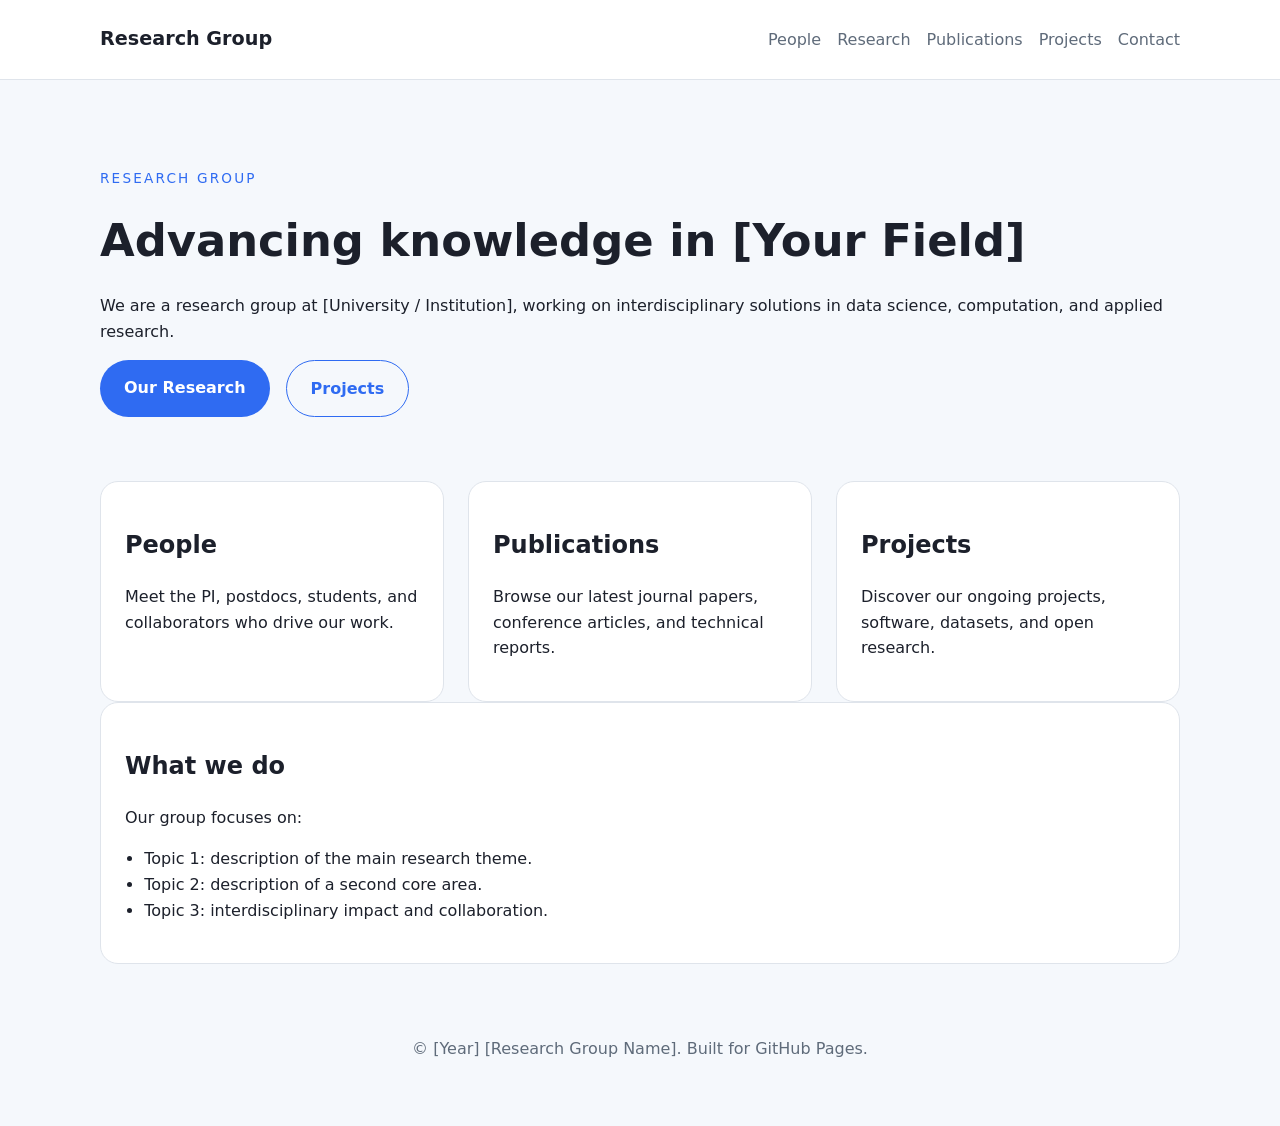
==== index.html @ a51991b3 "Initial research group website scaffold" ====
<!DOCTYPE html>
<html lang="en">
<head>
  <meta charset="UTF-8" />
  <meta name="viewport" content="width=device-width, initial-scale=1.0" />
  <title>Research Group</title>
  <link rel="stylesheet" href="css/styles.css" />
</head>
<body>
  <header class="site-header">
    <div class="container">
      <a class="brand" href="index.html">Research Group</a>
      <nav>
        <a href="people.html">People</a>
        <a href="research.html">Research</a>
        <a href="publications.html">Publications</a>
        <a href="projects.html">Projects</a>
        <a href="contact.html">Contact</a>
      </nav>
    </div>
  </header>

  <main class="container">
    <section class="hero">
      <p class="eyebrow">Research Group</p>
      <h1>Advancing knowledge in [Your Field]</h1>
      <p>We are a research group at [University / Institution], working on interdisciplinary solutions in data science, computation, and applied research.</p>
      <div class="hero-links">
        <a class="button" href="research.html">Our Research</a>
        <a class="button secondary" href="projects.html">Projects</a>
      </div>
    </section>

    <section class="feature-grid">
      <article>
        <h2>People</h2>
        <p>Meet the PI, postdocs, students, and collaborators who drive our work.</p>
      </article>
      <article>
        <h2>Publications</h2>
        <p>Browse our latest journal papers, conference articles, and technical reports.</p>
      </article>
      <article>
        <h2>Projects</h2>
        <p>Discover our ongoing projects, software, datasets, and open research.</p>
      </article>
    </section>

    <section class="content-block">
      <h2>What we do</h2>
      <p>Our group focuses on:</p>
      <ul>
        <li>Topic 1: description of the main research theme.</li>
        <li>Topic 2: description of a second core area.</li>
        <li>Topic 3: interdisciplinary impact and collaboration.</li>
      </ul>
    </section>
  </main>

  <footer class="site-footer">
    <div class="container">
      <p>© [Year] [Research Group Name]. Built for GitHub Pages.</p>
    </div>
  </footer>
</body>
</html>
---- css/styles.css ----
:root {
  --bg: #f5f8fc;
  --surface: #ffffff;
  --text: #1c202b;
  --muted: #5f6b7a;
  --accent: #2f6bf2;
  --border: #dfe4eb;
}

* {
  box-sizing: border-box;
}

body {
  margin: 0;
  font-family: Inter, system-ui, -apple-system, BlinkMacSystemFont, "Segoe UI", sans-serif;
  background: var(--bg);
  color: var(--text);
  line-height: 1.6;
}

.container {
  width: min(1080px, calc(100% - 2rem));
  margin: 0 auto;
  padding: 1.5rem 0;
}

.site-header {
  background: var(--surface);
  border-bottom: 1px solid var(--border);
  position: sticky;
  top: 0;
  z-index: 20;
}

.site-header .container {
  display: flex;
  align-items: center;
  justify-content: space-between;
  gap: 1rem;
}

.brand {
  font-weight: 700;
  font-size: 1.2rem;
  color: var(--text);
  text-decoration: none;
}

nav {
  display: flex;
  flex-wrap: wrap;
  gap: 1rem;
}

nav a {
  color: var(--muted);
  text-decoration: none;
}

nav a:hover {
  color: var(--text);
}

.hero {
  padding: 4rem 0;
}

.eyebrow {
  text-transform: uppercase;
  letter-spacing: 0.16em;
  font-size: 0.85rem;
  color: var(--accent);
  margin-bottom: 1rem;
}

h1 {
  font-size: clamp(2rem, 3.5vw, 3.5rem);
  margin: 0 0 1rem;
}

p {
  margin: 0 0 1rem;
}

.hero-links {
  display: flex;
  flex-wrap: wrap;
  gap: 1rem;
}

.button,
.button.secondary {
  padding: 0.9rem 1.5rem;
  border-radius: 999px;
  text-decoration: none;
  font-weight: 600;
}

.button {
  background: var(--accent);
  color: white;
}

.button.secondary {
  background: transparent;
  color: var(--accent);
  border: 1px solid var(--accent);
}

.feature-grid,
.profile-grid,
.project-grid {
  display: grid;
  gap: 1.5rem;
  grid-template-columns: repeat(auto-fit, minmax(240px, 1fr));
}

.feature-grid article,
.profile-card,
.project-grid article,
.publication-list article,
.content-block {
  background: var(--surface);
  border: 1px solid var(--border);
  border-radius: 18px;
  padding: 1.5rem;
}

.page-title {
  margin-bottom: 1.5rem;
}

.page-title h1 {
  margin-bottom: 0.5rem;
}

.publication-list article h2,
.project-grid article h2,
.profile-card h2 {
  margin-top: 0;
}

.contact-block ul,
.content-block ul {
  padding-left: 1.2rem;
}

.site-footer {
  padding: 1.5rem 0;
  text-align: center;
  color: var(--muted);
}

@media (max-width: 700px) {
  .site-header .container {
    flex-direction: column;
    align-items: flex-start;
  }

  .hero {
    padding-top: 2rem;
  }
}
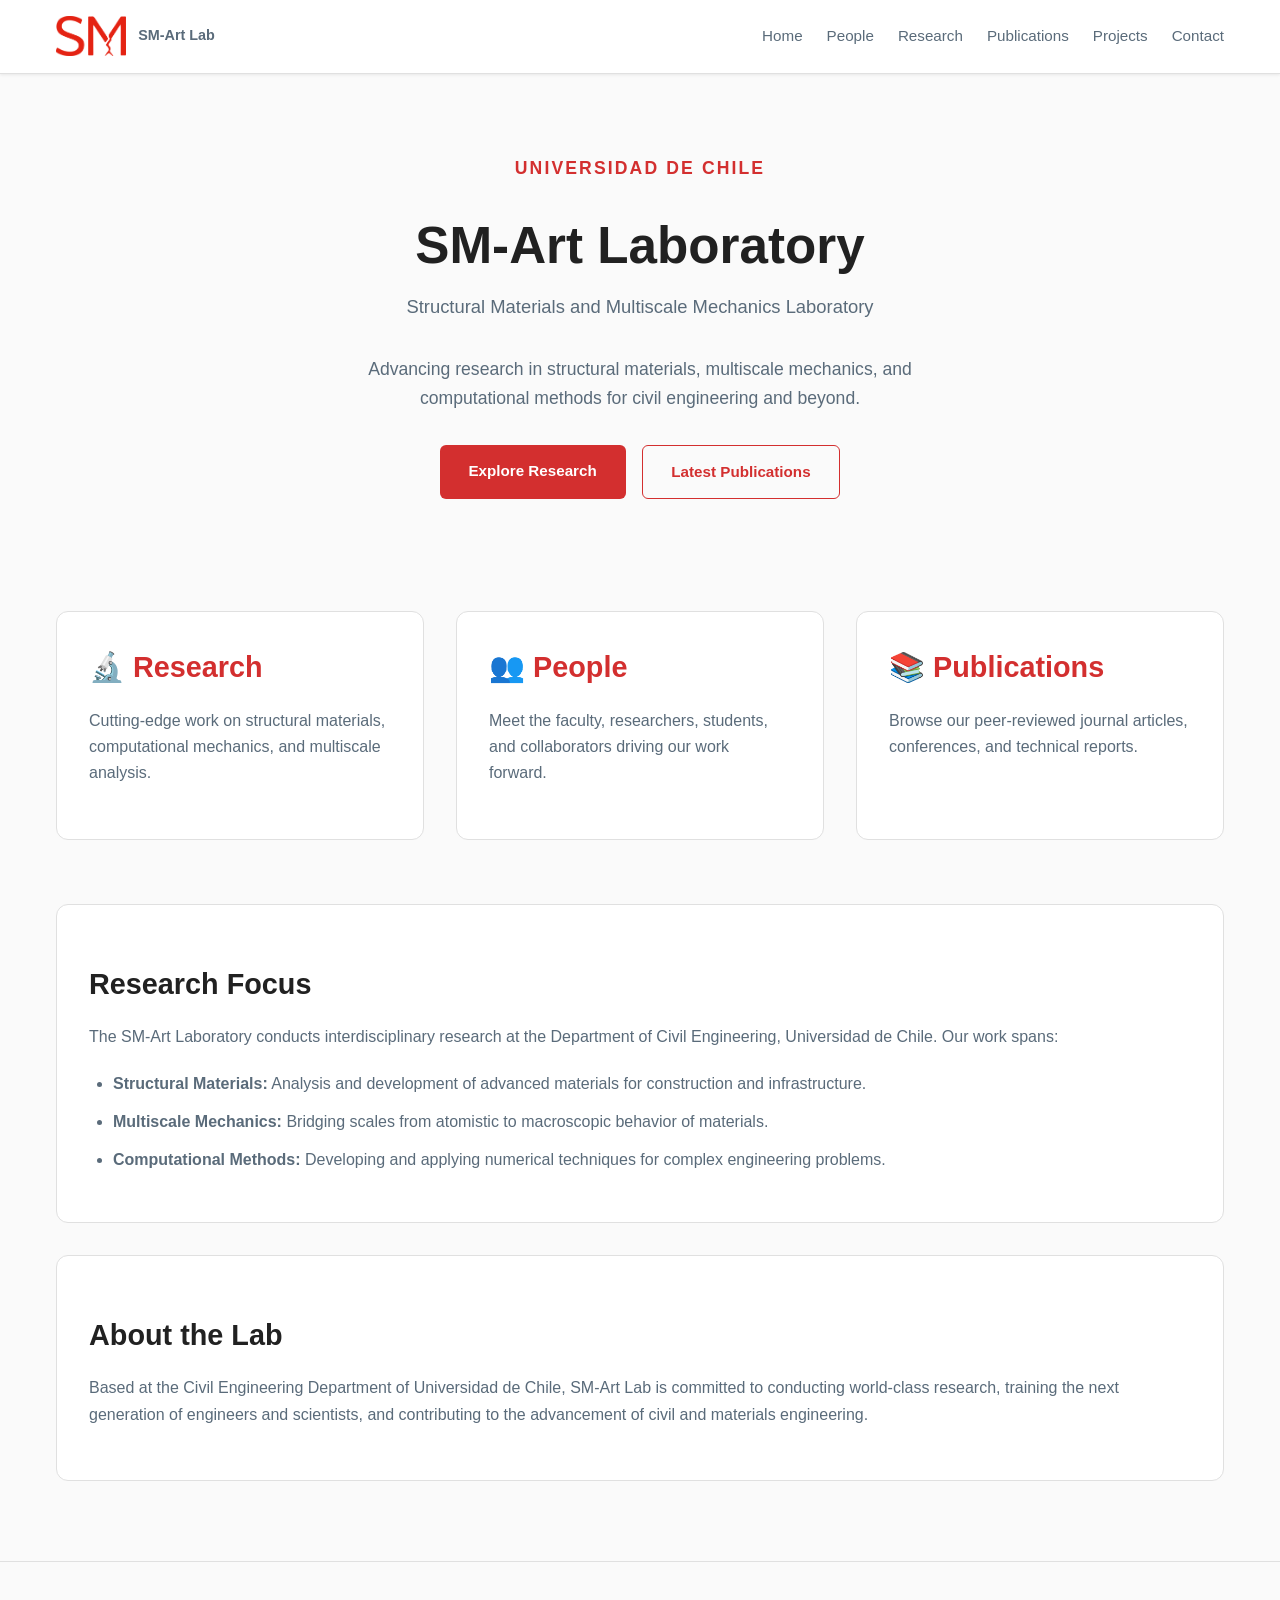
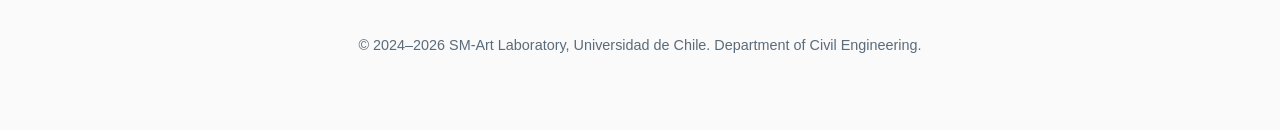
==== commit aa36b18a: "Redesign with SM-Art Lab branding, professional colors, and academic content" ====
--- a/index.html
+++ b/index.html
@@ -3,14 +3,18 @@
 <head>
   <meta charset="UTF-8" />
   <meta name="viewport" content="width=device-width, initial-scale=1.0" />
-  <title>Research Group</title>
+  <title>SM-Art Lab | Structural Materials and Multiscale Mechanics</title>
   <link rel="stylesheet" href="css/styles.css" />
 </head>
 <body>
   <header class="site-header">
     <div class="container">
-      <a class="brand" href="index.html">Research Group</a>
+      <a class="brand" href="index.html">
+        <img src="logo_short.png" alt="SM-Art Lab" />
+        <span class="brand-text">SM-Art Lab</span>
+      </a>
       <nav>
+        <a href="index.html">Home</a>
         <a href="people.html">People</a>
         <a href="research.html">Research</a>
         <a href="publications.html">Publications</a>
@@ -22,44 +26,50 @@
 
   <main class="container">
     <section class="hero">
-      <p class="eyebrow">Research Group</p>
-      <h1>Advancing knowledge in [Your Field]</h1>
-      <p>We are a research group at [University / Institution], working on interdisciplinary solutions in data science, computation, and applied research.</p>
+      <p class="eyebrow">Universidad de Chile</p>
+      <h1>SM-Art Laboratory</h1>
+      <p style="font-size: 1.15rem; color: var(--gray-med); margin-bottom: 2rem;">Structural Materials and Multiscale Mechanics Laboratory</p>
+      <p>Advancing research in structural materials, multiscale mechanics, and computational methods for civil engineering and beyond.</p>
       <div class="hero-links">
-        <a class="button" href="research.html">Our Research</a>
-        <a class="button secondary" href="projects.html">Projects</a>
+        <a class="button" href="research.html">Explore Research</a>
+        <a class="button secondary" href="publications.html">Latest Publications</a>
       </div>
     </section>
 
-    <section class="feature-grid">
+    <section class="feature-grid" style="margin-top: 4rem;">
       <article>
-        <h2>People</h2>
-        <p>Meet the PI, postdocs, students, and collaborators who drive our work.</p>
+        <h2>🔬 Research</h2>
+        <p>Cutting-edge work on structural materials, computational mechanics, and multiscale analysis.</p>
       </article>
       <article>
-        <h2>Publications</h2>
-        <p>Browse our latest journal papers, conference articles, and technical reports.</p>
+        <h2>👥 People</h2>
+        <p>Meet the faculty, researchers, students, and collaborators driving our work forward.</p>
       </article>
       <article>
-        <h2>Projects</h2>
-        <p>Discover our ongoing projects, software, datasets, and open research.</p>
+        <h2>📚 Publications</h2>
+        <p>Browse our peer-reviewed journal articles, conferences, and technical reports.</p>
       </article>
     </section>
 
-    <section class="content-block">
-      <h2>What we do</h2>
-      <p>Our group focuses on:</p>
+    <section class="content-block" style="margin-top: 4rem;">
+      <h2>Research Focus</h2>
+      <p>The SM-Art Laboratory conducts interdisciplinary research at the Department of Civil Engineering, Universidad de Chile. Our work spans:</p>
       <ul>
-        <li>Topic 1: description of the main research theme.</li>
-        <li>Topic 2: description of a second core area.</li>
-        <li>Topic 3: interdisciplinary impact and collaboration.</li>
+        <li><strong>Structural Materials:</strong> Analysis and development of advanced materials for construction and infrastructure.</li>
+        <li><strong>Multiscale Mechanics:</strong> Bridging scales from atomistic to macroscopic behavior of materials.</li>
+        <li><strong>Computational Methods:</strong> Developing and applying numerical techniques for complex engineering problems.</li>
       </ul>
+    </section>
+
+    <section class="content-block" style="margin-top: 2rem;">
+      <h2>About the Lab</h2>
+      <p>Based at the Civil Engineering Department of Universidad de Chile, SM-Art Lab is committed to conducting world-class research, training the next generation of engineers and scientists, and contributing to the advancement of civil and materials engineering.</p>
     </section>
   </main>
 
   <footer class="site-footer">
     <div class="container">
-      <p>© [Year] [Research Group Name]. Built for GitHub Pages.</p>
+      <p>© 2024–2026 SM-Art Laboratory, Universidad de Chile. Department of Civil Engineering.</p>
     </div>
   </footer>
 </body>
--- a/css/styles.css
+++ b/css/styles.css
@@ -1,119 +1,201 @@
 :root {
-  --bg: #f5f8fc;
-  --surface: #ffffff;
-  --text: #1c202b;
-  --muted: #5f6b7a;
-  --accent: #2f6bf2;
-  --border: #dfe4eb;
+  --primary: #D32F2F;
+  --primary-dark: #B71C1C;
+  --gray-dark: #37474F;
+  --gray-med: #5A6B7A;
+  --gray-light: #90A4AE;
+  --bg: #FAFAFA;
+  --surface: #FFFFFF;
+  --text: #212121;
+  --border: #E0E0E0;
+  --accent: #D32F2F;
 }
 
 * {
   box-sizing: border-box;
 }
 
+html {
+  scroll-behavior: smooth;
+}
+
 body {
   margin: 0;
-  font-family: Inter, system-ui, -apple-system, BlinkMacSystemFont, "Segoe UI", sans-serif;
+  font-family: -apple-system, BlinkMacSystemFont, "Segoe UI", "Helvetica Neue", sans-serif;
   background: var(--bg);
   color: var(--text);
-  line-height: 1.6;
+  line-height: 1.65;
 }
 
 .container {
-  width: min(1080px, calc(100% - 2rem));
+  width: min(1200px, calc(100% - 2rem));
   margin: 0 auto;
-  padding: 1.5rem 0;
-}
-
+  padding: 2rem 1rem;
+}
+
+/* Header & Navigation */
 .site-header {
   background: var(--surface);
   border-bottom: 1px solid var(--border);
   position: sticky;
   top: 0;
-  z-index: 20;
+  z-index: 30;
+  box-shadow: 0 1px 3px rgba(0,0,0,0.08);
 }
 
 .site-header .container {
   display: flex;
   align-items: center;
   justify-content: space-between;
-  gap: 1rem;
+  gap: 2rem;
+  padding: 1rem 1rem;
 }
 
 .brand {
-  font-weight: 700;
-  font-size: 1.2rem;
+  display: flex;
+  align-items: center;
+  gap: 0.75rem;
+  text-decoration: none;
+  font-weight: 600;
   color: var(--text);
-  text-decoration: none;
+}
+
+.brand img {
+  height: 40px;
+  width: auto;
+}
+
+.brand-text {
+  font-size: 0.9rem;
+  color: var(--gray-med);
 }
 
 nav {
   display: flex;
   flex-wrap: wrap;
-  gap: 1rem;
+  gap: 1.5rem;
+  margin-left: auto;
 }
 
 nav a {
-  color: var(--muted);
+  color: var(--gray-med);
   text-decoration: none;
+  font-weight: 500;
+  font-size: 0.95rem;
+  position: relative;
+}
+
+nav a::after {
+  content: '';
+  position: absolute;
+  bottom: -4px;
+  left: 0;
+  width: 0;
+  height: 2px;
+  background: var(--primary);
+  transition: width 0.3s ease;
 }
 
 nav a:hover {
-  color: var(--text);
-}
-
+  color: var(--primary);
+}
+
+nav a:hover::after {
+  width: 100%;
+}
+
+/* Hero Section */
 .hero {
-  padding: 4rem 0;
+  padding: 3rem 0;
+  text-align: center;
 }
 
 .eyebrow {
   text-transform: uppercase;
-  letter-spacing: 0.16em;
-  font-size: 0.85rem;
-  color: var(--accent);
-  margin-bottom: 1rem;
+  letter-spacing: 0.12em;
+  font-size: 0.8rem;
+  color: var(--primary);
+  margin-bottom: 0.5rem;
+  font-weight: 700;
 }
 
 h1 {
-  font-size: clamp(2rem, 3.5vw, 3.5rem);
+  font-size: clamp(2.2rem, 5vw, 3.2rem);
   margin: 0 0 1rem;
+  font-weight: 700;
+  color: var(--text);
+  line-height: 1.2;
+}
+
+h2 {
+  font-size: clamp(1.4rem, 3vw, 1.8rem);
+  margin: 1.5rem 0 1rem;
+  font-weight: 700;
+  color: var(--text);
 }
 
 p {
-  margin: 0 0 1rem;
+  margin: 0 0 1.25rem;
+  color: var(--gray-med);
+  font-size: 1rem;
+}
+
+.hero > p {
+  font-size: 1.1rem;
+  max-width: 600px;
+  margin: 0 auto 2rem;
 }
 
 .hero-links {
   display: flex;
   flex-wrap: wrap;
   gap: 1rem;
+  justify-content: center;
+  margin-top: 2rem;
 }
 
 .button,
 .button.secondary {
-  padding: 0.9rem 1.5rem;
-  border-radius: 999px;
+  padding: 0.85rem 1.8rem;
+  border-radius: 6px;
   text-decoration: none;
   font-weight: 600;
+  font-size: 0.95rem;
+  border: none;
+  cursor: pointer;
+  transition: all 0.3s ease;
+  display: inline-block;
 }
 
 .button {
-  background: var(--accent);
+  background: var(--primary);
   color: white;
+}
+
+.button:hover {
+  background: var(--primary-dark);
+  transform: translateY(-2px);
+  box-shadow: 0 4px 12px rgba(211, 47, 47, 0.25);
 }
 
 .button.secondary {
   background: transparent;
-  color: var(--accent);
-  border: 1px solid var(--accent);
-}
-
+  color: var(--primary);
+  border: 1.5px solid var(--primary);
+}
+
+.button.secondary:hover {
+  background: rgba(211, 47, 47, 0.05);
+}
+
+/* Grids */
 .feature-grid,
 .profile-grid,
 .project-grid {
   display: grid;
-  gap: 1.5rem;
-  grid-template-columns: repeat(auto-fit, minmax(240px, 1fr));
+  gap: 2rem;
+  grid-template-columns: repeat(auto-fit, minmax(280px, 1fr));
+  margin: 2rem 0;
 }
 
 .feature-grid article,
@@ -123,42 +205,106 @@
 .content-block {
   background: var(--surface);
   border: 1px solid var(--border);
-  border-radius: 18px;
-  padding: 1.5rem;
-}
-
+  border-radius: 12px;
+  padding: 2rem;
+  transition: all 0.3s ease;
+}
+
+.feature-grid article:hover,
+.profile-card:hover,
+.project-grid article:hover,
+.publication-list article:hover {
+  border-color: var(--primary);
+  box-shadow: 0 4px 16px rgba(211, 47, 47, 0.1);
+  transform: translateY(-2px);
+}
+
+/* Page Title */
 .page-title {
-  margin-bottom: 1.5rem;
+  margin-bottom: 2.5rem;
+  padding-bottom: 1.5rem;
+  border-bottom: 2px solid var(--primary);
 }
 
 .page-title h1 {
   margin-bottom: 0.5rem;
 }
 
+.page-title p {
+  font-size: 1.05rem;
+}
+
+/* Article Elements */
 .publication-list article h2,
 .project-grid article h2,
-.profile-card h2 {
+.profile-card h2,
+.feature-grid article h2 {
   margin-top: 0;
+  color: var(--primary);
 }
 
 .contact-block ul,
 .content-block ul {
-  padding-left: 1.2rem;
-}
-
+  padding-left: 1.5rem;
+  color: var(--gray-med);
+}
+
+.content-block ul li {
+  margin-bottom: 0.75rem;
+}
+
+/* Links */
+a {
+  color: var(--primary);
+  text-decoration: none;
+  border-bottom: 1px solid transparent;
+  transition: border-color 0.3s ease;
+}
+
+a:hover {
+  border-bottom: 1px solid var(--primary);
+}
+
+/* Footer */
 .site-footer {
-  padding: 1.5rem 0;
+  padding: 2.5rem 1rem;
   text-align: center;
-  color: var(--muted);
-}
-
-@media (max-width: 700px) {
+  color: var(--gray-light);
+  border-top: 1px solid var(--border);
+  background: #FAFAFA;
+  margin-top: 3rem;
+}
+
+.site-footer p {
+  margin: 0;
+  font-size: 0.9rem;
+}
+
+/* Responsive */
+@media (max-width: 768px) {
   .site-header .container {
     flex-direction: column;
     align-items: flex-start;
+    gap: 1rem;
+  }
+
+  nav {
+    width: 100%;
+    margin-left: 0;
+    gap: 1rem;
   }
 
   .hero {
-    padding-top: 2rem;
-  }
-}
+    padding: 2rem 0;
+  }
+
+  h1 {
+    font-size: 1.8rem;
+  }
+
+  .feature-grid,
+  .profile-grid,
+  .project-grid {
+    grid-template-columns: 1fr;
+  }
+}
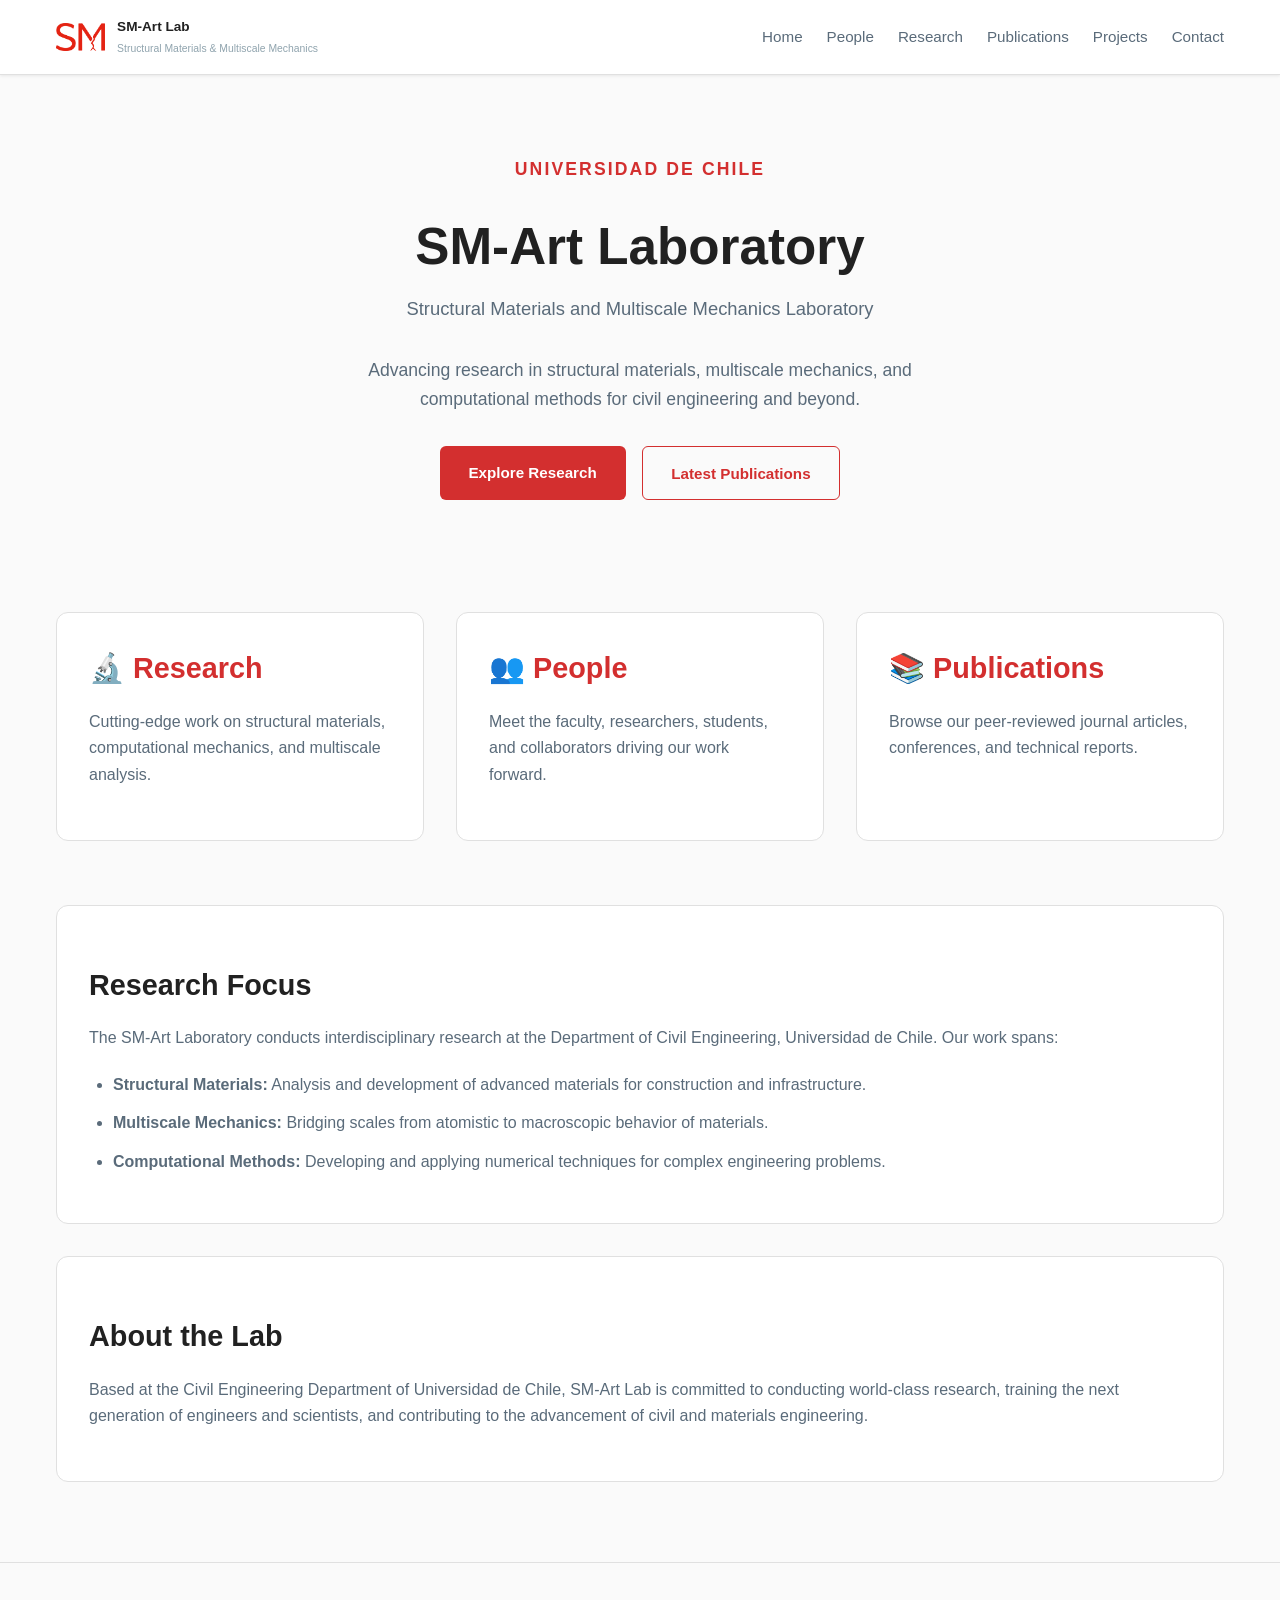
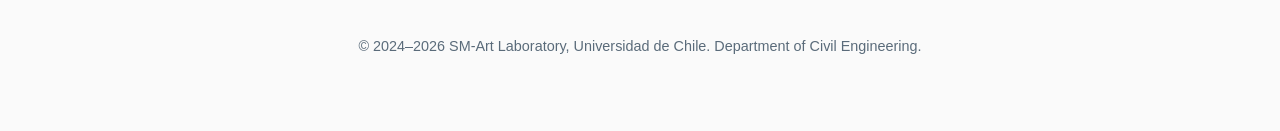
==== commit 6005c369: "Reduce logo size and add full lab name with meaning below SM" ====
--- a/index.html
+++ b/index.html
@@ -11,7 +11,10 @@
     <div class="container">
       <a class="brand" href="index.html">
         <img src="logo_short.png" alt="SM-Art Lab" />
-        <span class="brand-text">SM-Art Lab</span>
+        <div class="brand-text">
+          <strong>SM-Art Lab</strong>
+          <small>Structural Materials & Multiscale Mechanics</small>
+        </div>
       </a>
       <nav>
         <a href="index.html">Home</a>
--- a/css/styles.css
+++ b/css/styles.css
@@ -61,13 +61,29 @@
 }
 
 .brand img {
-  height: 40px;
+  height: 28px;
   width: auto;
 }
 
 .brand-text {
-  font-size: 0.9rem;
-  color: var(--gray-med);
+  display: flex;
+  flex-direction: column;
+  gap: 0.1rem;
+  font-size: 0.75rem;
+}
+
+.brand-text strong {
+  display: block;
+  font-size: 0.85rem;
+  color: var(--text);
+  font-weight: 700;
+}
+
+.brand-text small {
+  display: block;
+  font-size: 0.65rem;
+  color: var(--gray-light);
+  font-weight: 400;
 }
 
 nav {
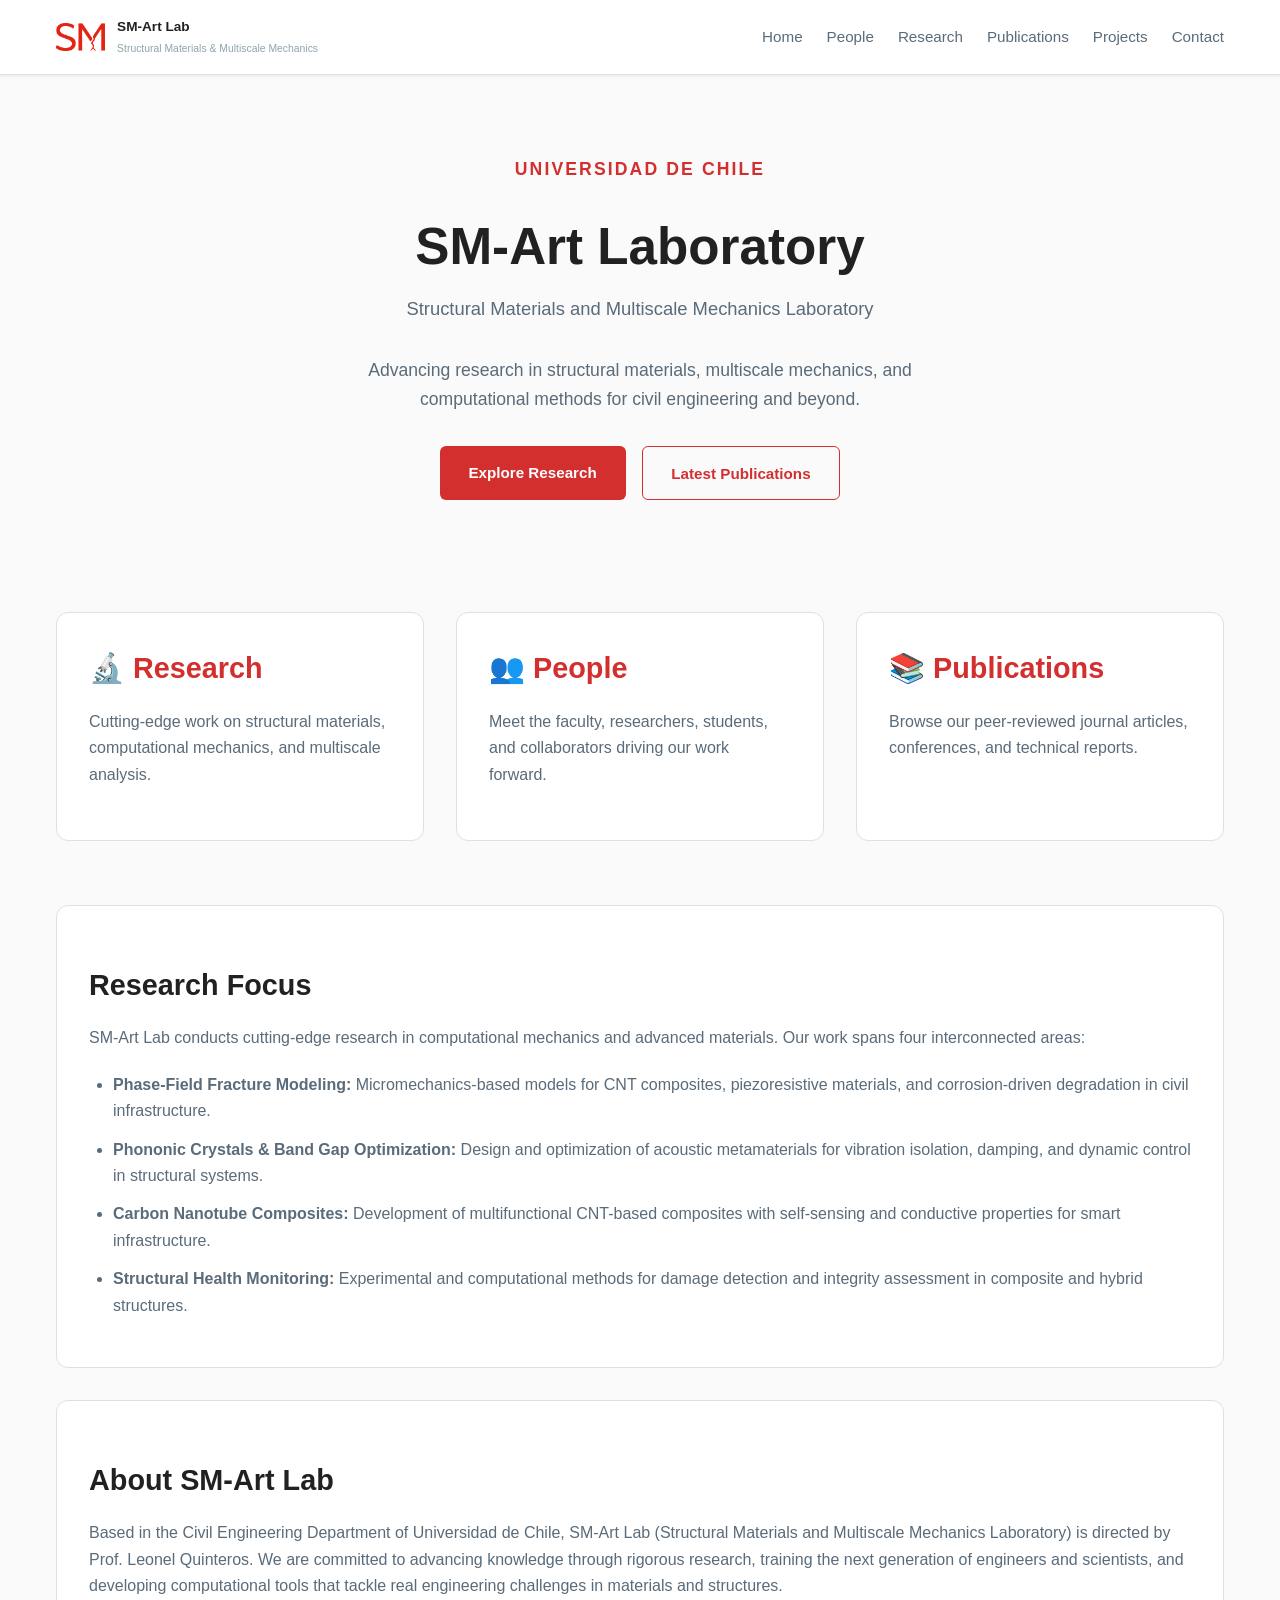
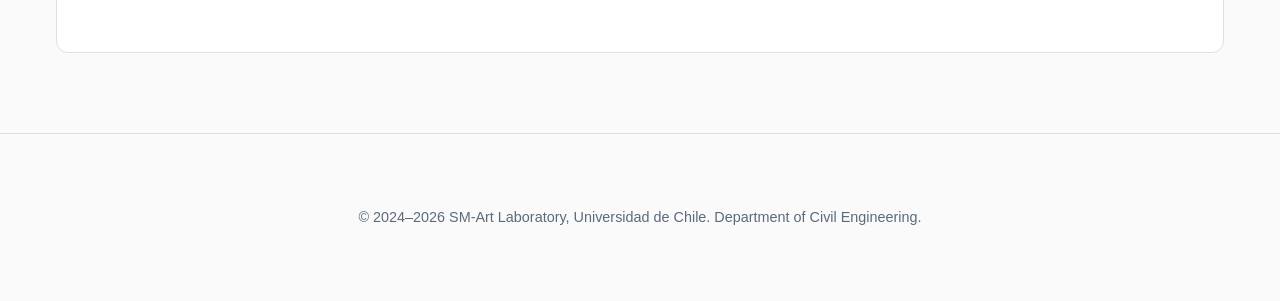
==== commit e0d8f1a6: "Populate site with real team, publications, projects, and research info" ====
--- a/index.html
+++ b/index.html
@@ -56,17 +56,18 @@
 
     <section class="content-block" style="margin-top: 4rem;">
       <h2>Research Focus</h2>
-      <p>The SM-Art Laboratory conducts interdisciplinary research at the Department of Civil Engineering, Universidad de Chile. Our work spans:</p>
+      <p>SM-Art Lab conducts cutting-edge research in computational mechanics and advanced materials. Our work spans four interconnected areas:</p>
       <ul>
-        <li><strong>Structural Materials:</strong> Analysis and development of advanced materials for construction and infrastructure.</li>
-        <li><strong>Multiscale Mechanics:</strong> Bridging scales from atomistic to macroscopic behavior of materials.</li>
-        <li><strong>Computational Methods:</strong> Developing and applying numerical techniques for complex engineering problems.</li>
+        <li><strong>Phase-Field Fracture Modeling:</strong> Micromechanics-based models for CNT composites, piezoresistive materials, and corrosion-driven degradation in civil infrastructure.</li>
+        <li><strong>Phononic Crystals & Band Gap Optimization:</strong> Design and optimization of acoustic metamaterials for vibration isolation, damping, and dynamic control in structural systems.</li>
+        <li><strong>Carbon Nanotube Composites:</strong> Development of multifunctional CNT-based composites with self-sensing and conductive properties for smart infrastructure.</li>
+        <li><strong>Structural Health Monitoring:</strong> Experimental and computational methods for damage detection and integrity assessment in composite and hybrid structures.</li>
       </ul>
     </section>
 
     <section class="content-block" style="margin-top: 2rem;">
-      <h2>About the Lab</h2>
-      <p>Based at the Civil Engineering Department of Universidad de Chile, SM-Art Lab is committed to conducting world-class research, training the next generation of engineers and scientists, and contributing to the advancement of civil and materials engineering.</p>
+      <h2>About SM-Art Lab</h2>
+      <p>Based in the Civil Engineering Department of Universidad de Chile, SM-Art Lab (Structural Materials and Multiscale Mechanics Laboratory) is directed by Prof. Leonel Quinteros. We are committed to advancing knowledge through rigorous research, training the next generation of engineers and scientists, and developing computational tools that tackle real engineering challenges in materials and structures.</p>
     </section>
   </main>
 
